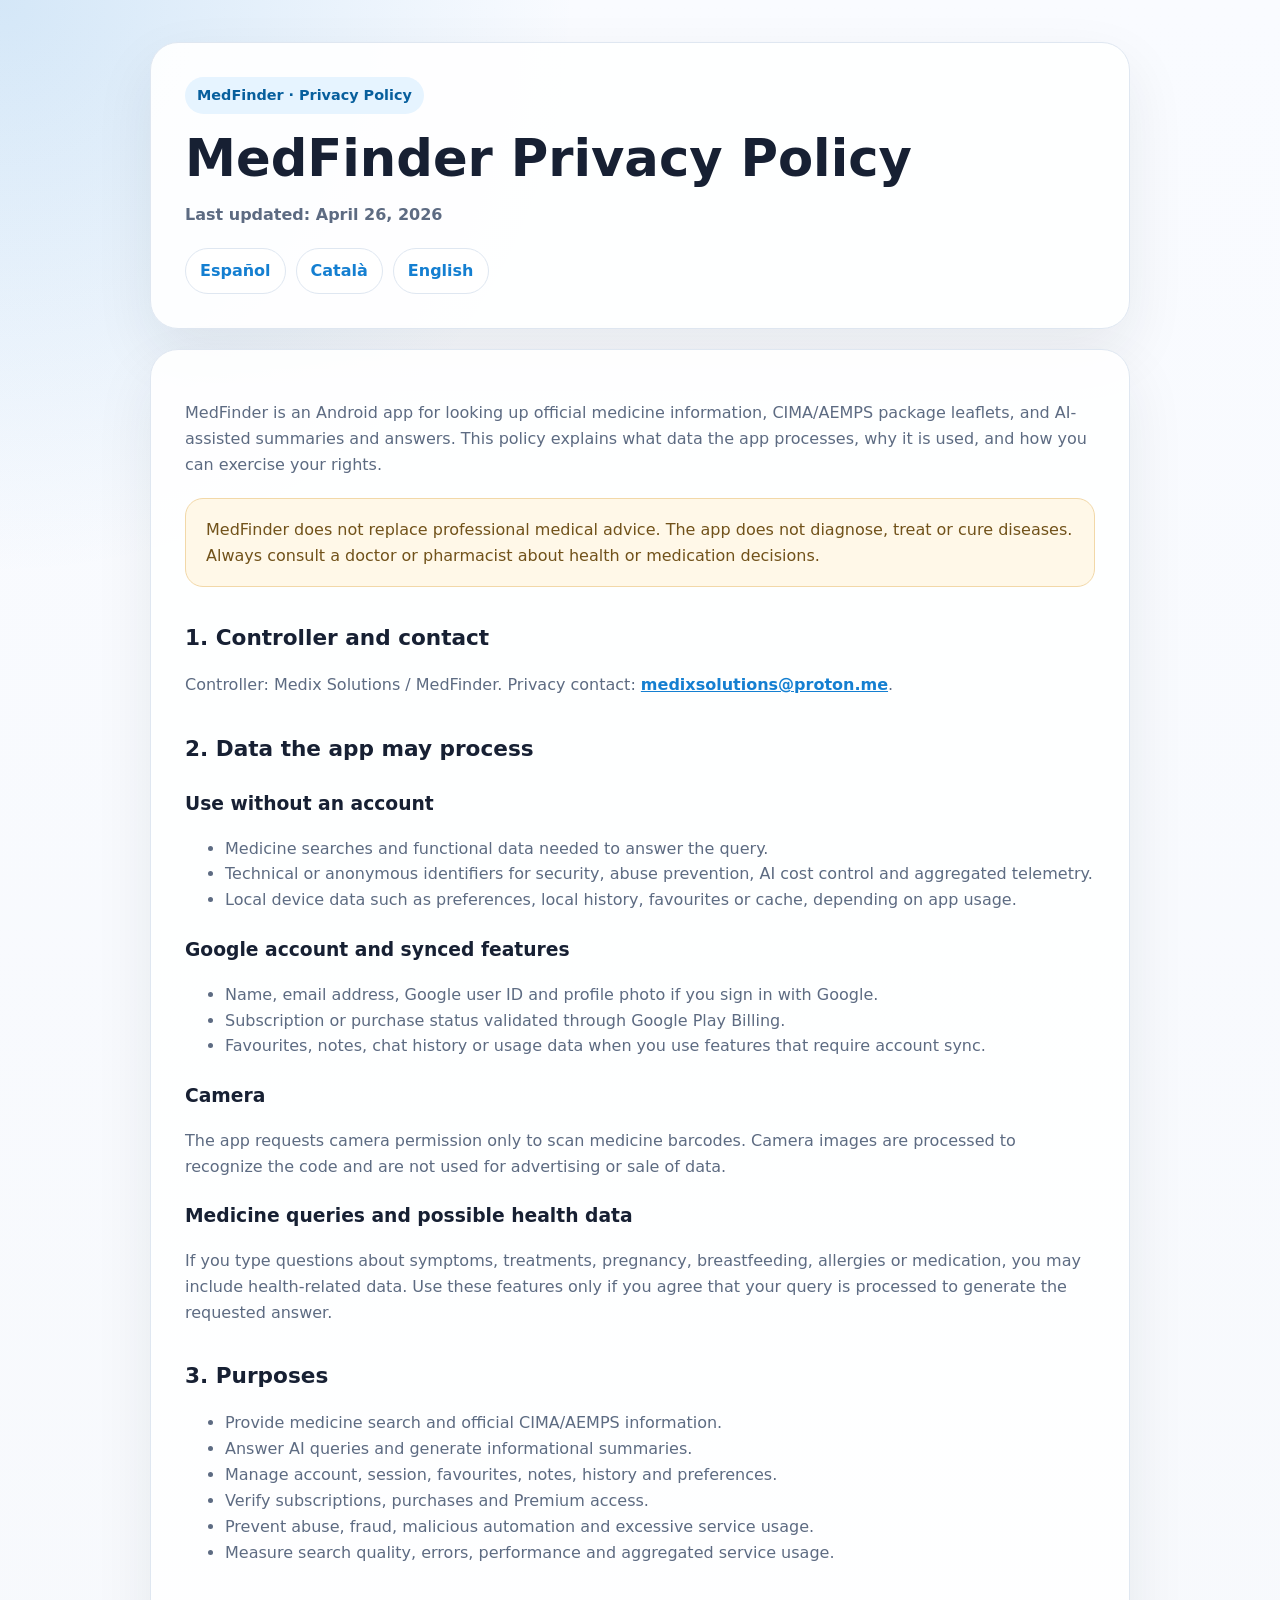
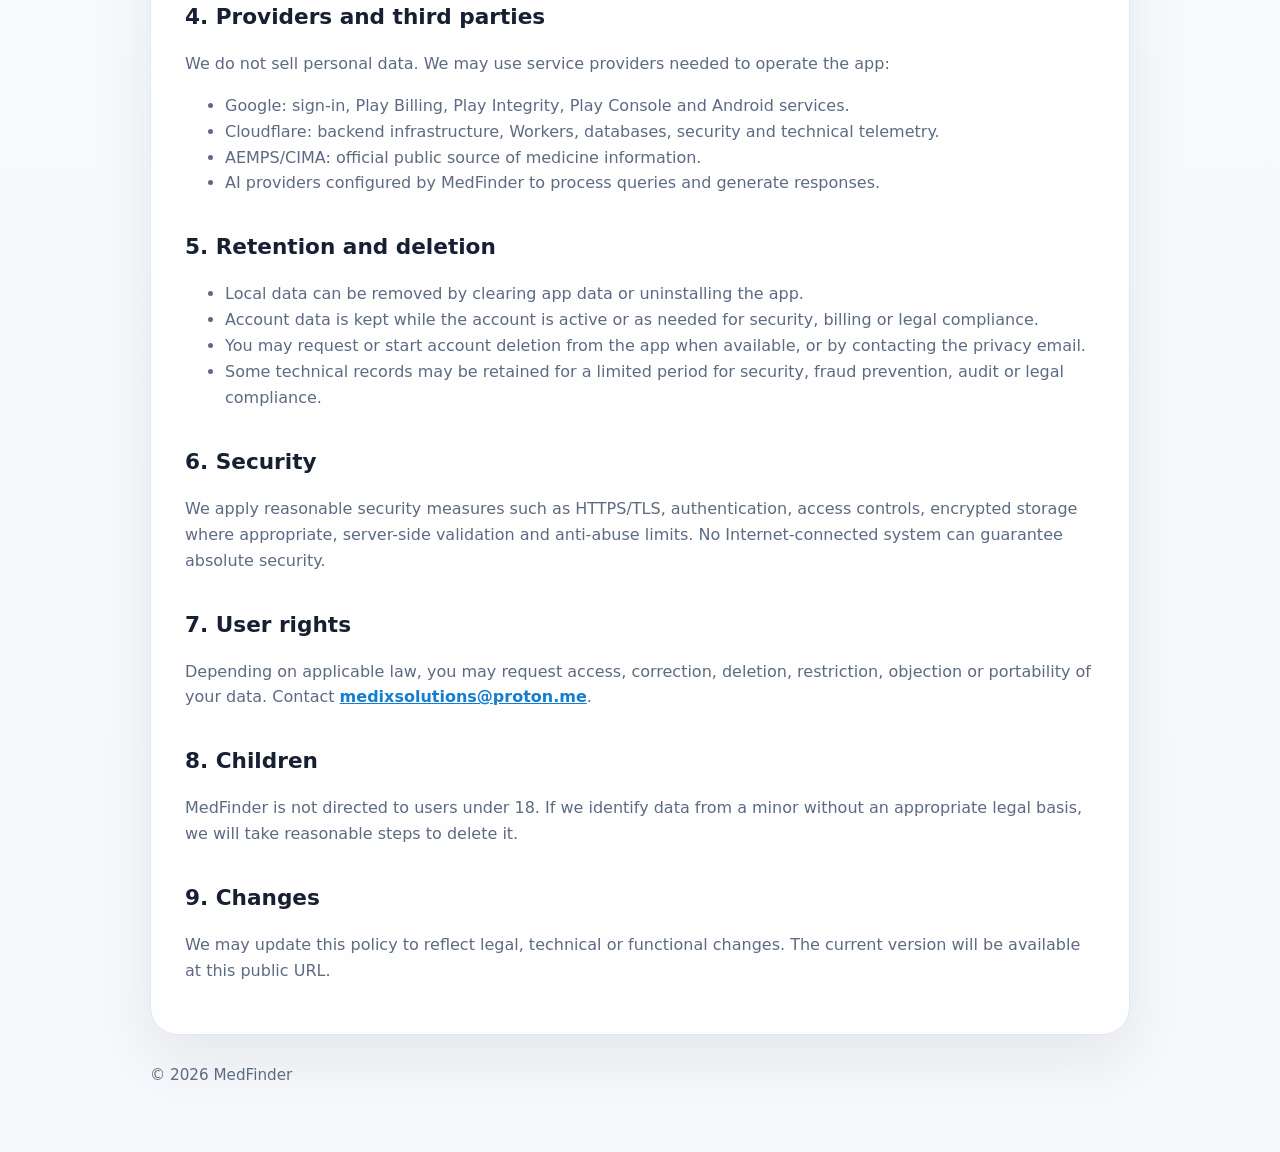
==== privacy/en/index.html @ ec57e983 "Add MedFinder privacy policy site" ====
<!doctype html>
<html lang="en">
  <head>
    <meta charset="utf-8" />
    <meta name="viewport" content="width=device-width, initial-scale=1" />
    <title>MedFinder Privacy Policy</title>
    <link rel="stylesheet" href="../../assets/styles.css" />
  </head>
  <body>
    <main class="shell">
      <section class="hero">
        <span class="eyebrow">MedFinder · Privacy Policy</span>
        <h1>MedFinder Privacy Policy</h1>
        <p class="meta">Last updated: April 26, 2026</p>
        <nav class="language" aria-label="Language selector">
          <a href="../es/">Español</a>
          <a href="../ca/">Català</a>
          <a href="../en/">English</a>
        </nav>
      </section>

      <article class="card">
        <p>
          MedFinder is an Android app for looking up official medicine information, CIMA/AEMPS
          package leaflets, and AI-assisted summaries and answers. This policy explains what data
          the app processes, why it is used, and how you can exercise your rights.
        </p>

        <div class="notice">
          MedFinder does not replace professional medical advice. The app does not diagnose, treat
          or cure diseases. Always consult a doctor or pharmacist about health or medication decisions.
        </div>

        <h2>1. Controller and contact</h2>
        <p>
          Controller: Medix Solutions / MedFinder. Privacy contact:
          <a href="mailto:medixsolutions@proton.me">medixsolutions@proton.me</a>.
        </p>

        <h2>2. Data the app may process</h2>
        <h3>Use without an account</h3>
        <ul>
          <li>Medicine searches and functional data needed to answer the query.</li>
          <li>Technical or anonymous identifiers for security, abuse prevention, AI cost control and aggregated telemetry.</li>
          <li>Local device data such as preferences, local history, favourites or cache, depending on app usage.</li>
        </ul>

        <h3>Google account and synced features</h3>
        <ul>
          <li>Name, email address, Google user ID and profile photo if you sign in with Google.</li>
          <li>Subscription or purchase status validated through Google Play Billing.</li>
          <li>Favourites, notes, chat history or usage data when you use features that require account sync.</li>
        </ul>

        <h3>Camera</h3>
        <p>
          The app requests camera permission only to scan medicine barcodes. Camera images are processed
          to recognize the code and are not used for advertising or sale of data.
        </p>

        <h3>Medicine queries and possible health data</h3>
        <p>
          If you type questions about symptoms, treatments, pregnancy, breastfeeding, allergies or medication,
          you may include health-related data. Use these features only if you agree that your query is processed
          to generate the requested answer.
        </p>

        <h2>3. Purposes</h2>
        <ul>
          <li>Provide medicine search and official CIMA/AEMPS information.</li>
          <li>Answer AI queries and generate informational summaries.</li>
          <li>Manage account, session, favourites, notes, history and preferences.</li>
          <li>Verify subscriptions, purchases and Premium access.</li>
          <li>Prevent abuse, fraud, malicious automation and excessive service usage.</li>
          <li>Measure search quality, errors, performance and aggregated service usage.</li>
        </ul>

        <h2>4. Providers and third parties</h2>
        <p>We do not sell personal data. We may use service providers needed to operate the app:</p>
        <ul>
          <li>Google: sign-in, Play Billing, Play Integrity, Play Console and Android services.</li>
          <li>Cloudflare: backend infrastructure, Workers, databases, security and technical telemetry.</li>
          <li>AEMPS/CIMA: official public source of medicine information.</li>
          <li>AI providers configured by MedFinder to process queries and generate responses.</li>
        </ul>

        <h2>5. Retention and deletion</h2>
        <ul>
          <li>Local data can be removed by clearing app data or uninstalling the app.</li>
          <li>Account data is kept while the account is active or as needed for security, billing or legal compliance.</li>
          <li>You may request or start account deletion from the app when available, or by contacting the privacy email.</li>
          <li>Some technical records may be retained for a limited period for security, fraud prevention, audit or legal compliance.</li>
        </ul>

        <h2>6. Security</h2>
        <p>
          We apply reasonable security measures such as HTTPS/TLS, authentication, access controls,
          encrypted storage where appropriate, server-side validation and anti-abuse limits.
          No Internet-connected system can guarantee absolute security.
        </p>

        <h2>7. User rights</h2>
        <p>
          Depending on applicable law, you may request access, correction, deletion, restriction,
          objection or portability of your data. Contact
          <a href="mailto:medixsolutions@proton.me">medixsolutions@proton.me</a>.
        </p>

        <h2>8. Children</h2>
        <p>
          MedFinder is not directed to users under 18. If we identify data from a minor without an
          appropriate legal basis, we will take reasonable steps to delete it.
        </p>

        <h2>9. Changes</h2>
        <p>
          We may update this policy to reflect legal, technical or functional changes. The current version
          will be available at this public URL.
        </p>
      </article>
      <footer>© 2026 MedFinder</footer>
    </main>
  </body>
</html>
---- assets/styles.css ----
:root {
  color-scheme: light;
  --bg: #f6f8fb;
  --card: #ffffff;
  --ink: #172033;
  --muted: #5d6b82;
  --line: #dfe7f1;
  --brand: #147fd1;
  --brand-soft: #e6f4ff;
}

* {
  box-sizing: border-box;
}

body {
  margin: 0;
  background:
    radial-gradient(circle at top left, rgba(20, 127, 209, 0.16), transparent 36rem),
    linear-gradient(180deg, #f9fbff 0%, var(--bg) 100%);
  color: var(--ink);
  font-family: ui-sans-serif, system-ui, -apple-system, BlinkMacSystemFont, "Segoe UI", sans-serif;
  line-height: 1.62;
}

.shell {
  width: min(980px, calc(100% - 32px));
  margin: 0 auto;
  padding: 42px 0 64px;
}

.hero,
.card {
  background: rgba(255, 255, 255, 0.92);
  border: 1px solid var(--line);
  border-radius: 28px;
  box-shadow: 0 24px 60px rgba(23, 32, 51, 0.08);
}

.hero {
  padding: 34px;
  margin-bottom: 20px;
}

.eyebrow {
  display: inline-flex;
  gap: 8px;
  align-items: center;
  padding: 7px 12px;
  border-radius: 999px;
  background: var(--brand-soft);
  color: #075f9d;
  font-weight: 700;
  font-size: 0.9rem;
}

h1 {
  margin: 18px 0 8px;
  font-size: clamp(2rem, 4vw, 3.6rem);
  line-height: 1.05;
}

h2 {
  margin: 34px 0 10px;
  font-size: 1.35rem;
}

h3 {
  margin: 22px 0 8px;
}

p,
li {
  color: var(--muted);
}

a {
  color: var(--brand);
  font-weight: 700;
}

.language {
  display: flex;
  flex-wrap: wrap;
  gap: 10px;
  margin-top: 20px;
}

.language a {
  text-decoration: none;
  border: 1px solid var(--line);
  border-radius: 999px;
  padding: 9px 14px;
  background: #fff;
}

.card {
  padding: 34px;
}

.notice {
  padding: 18px 20px;
  border-radius: 18px;
  background: #fff8e8;
  border: 1px solid #f2d8a8;
  color: #71521a;
  margin: 20px 0;
}

.meta {
  color: var(--muted);
  font-weight: 600;
}

footer {
  margin-top: 28px;
  color: var(--muted);
  font-size: 0.95rem;
}

@media (max-width: 640px) {
  .shell {
    width: min(100% - 20px, 980px);
    padding-top: 18px;
  }

  .hero,
  .card {
    border-radius: 22px;
    padding: 22px;
  }
}
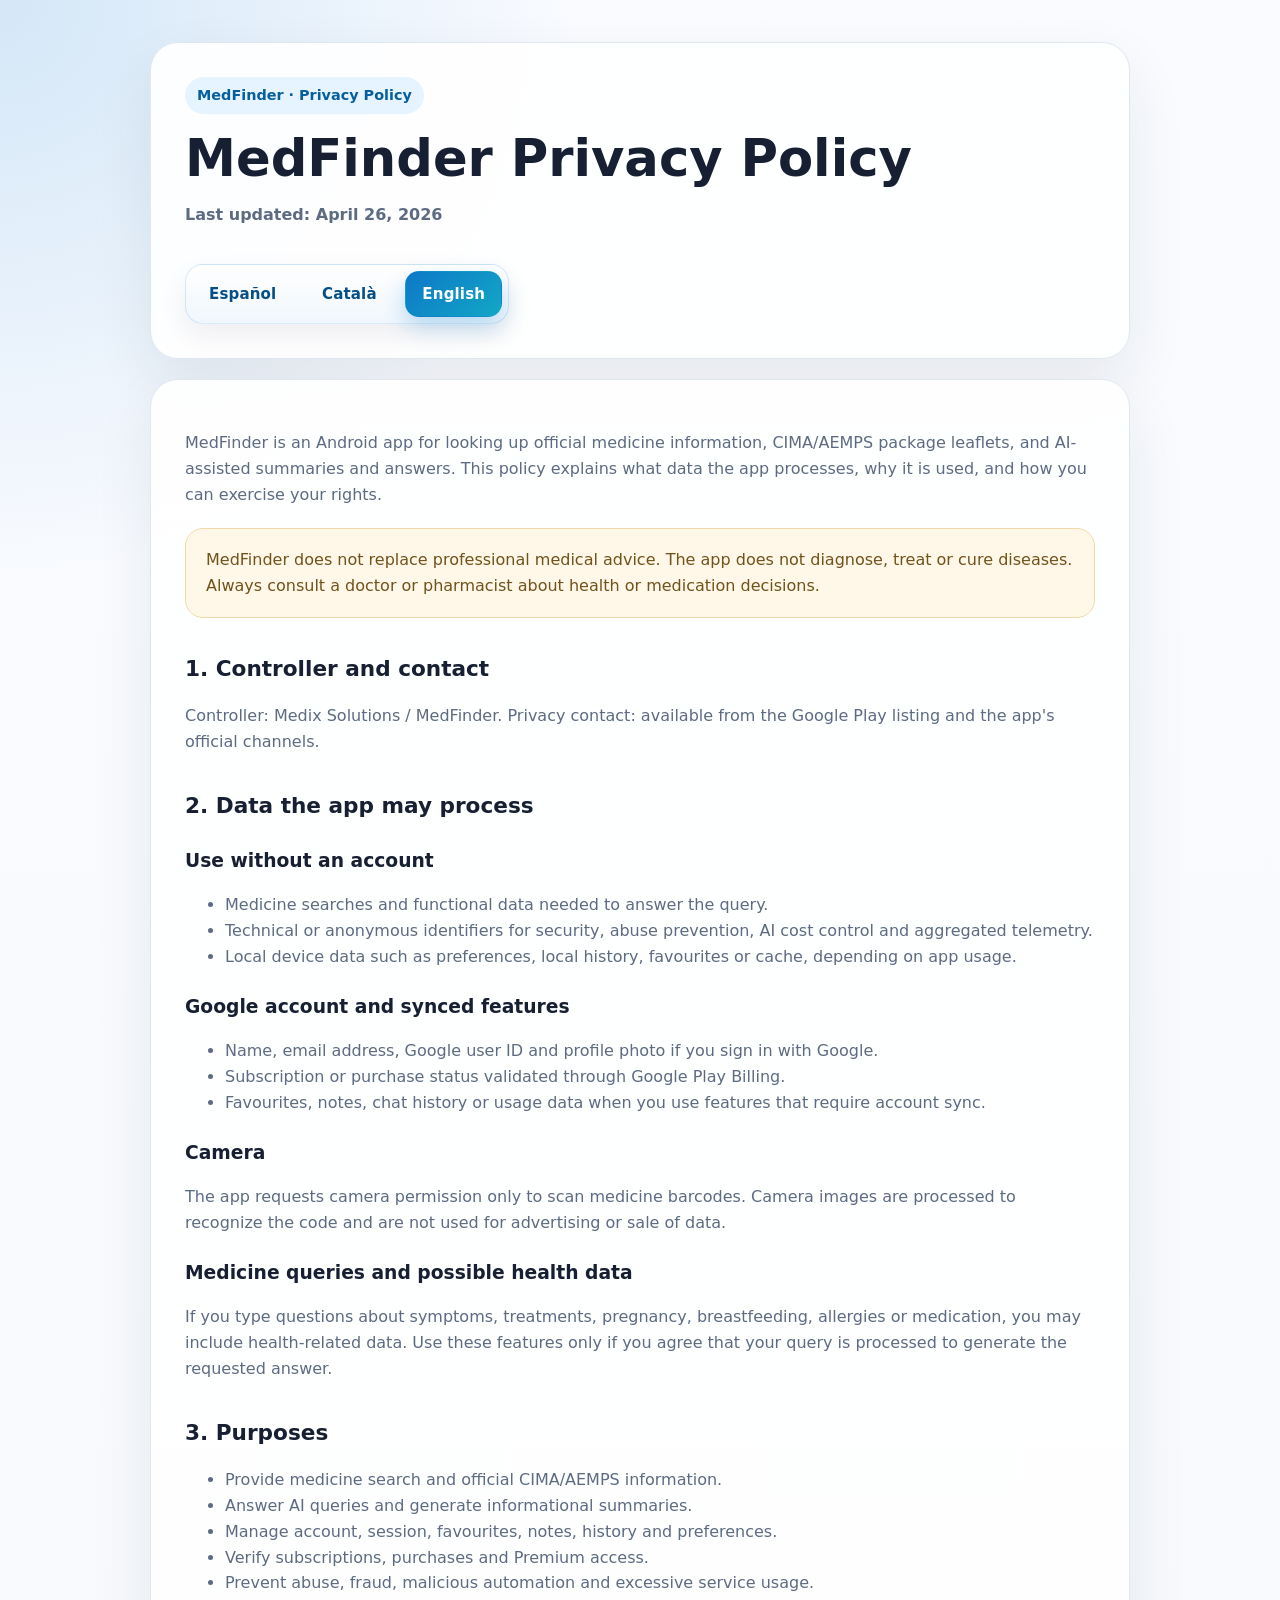
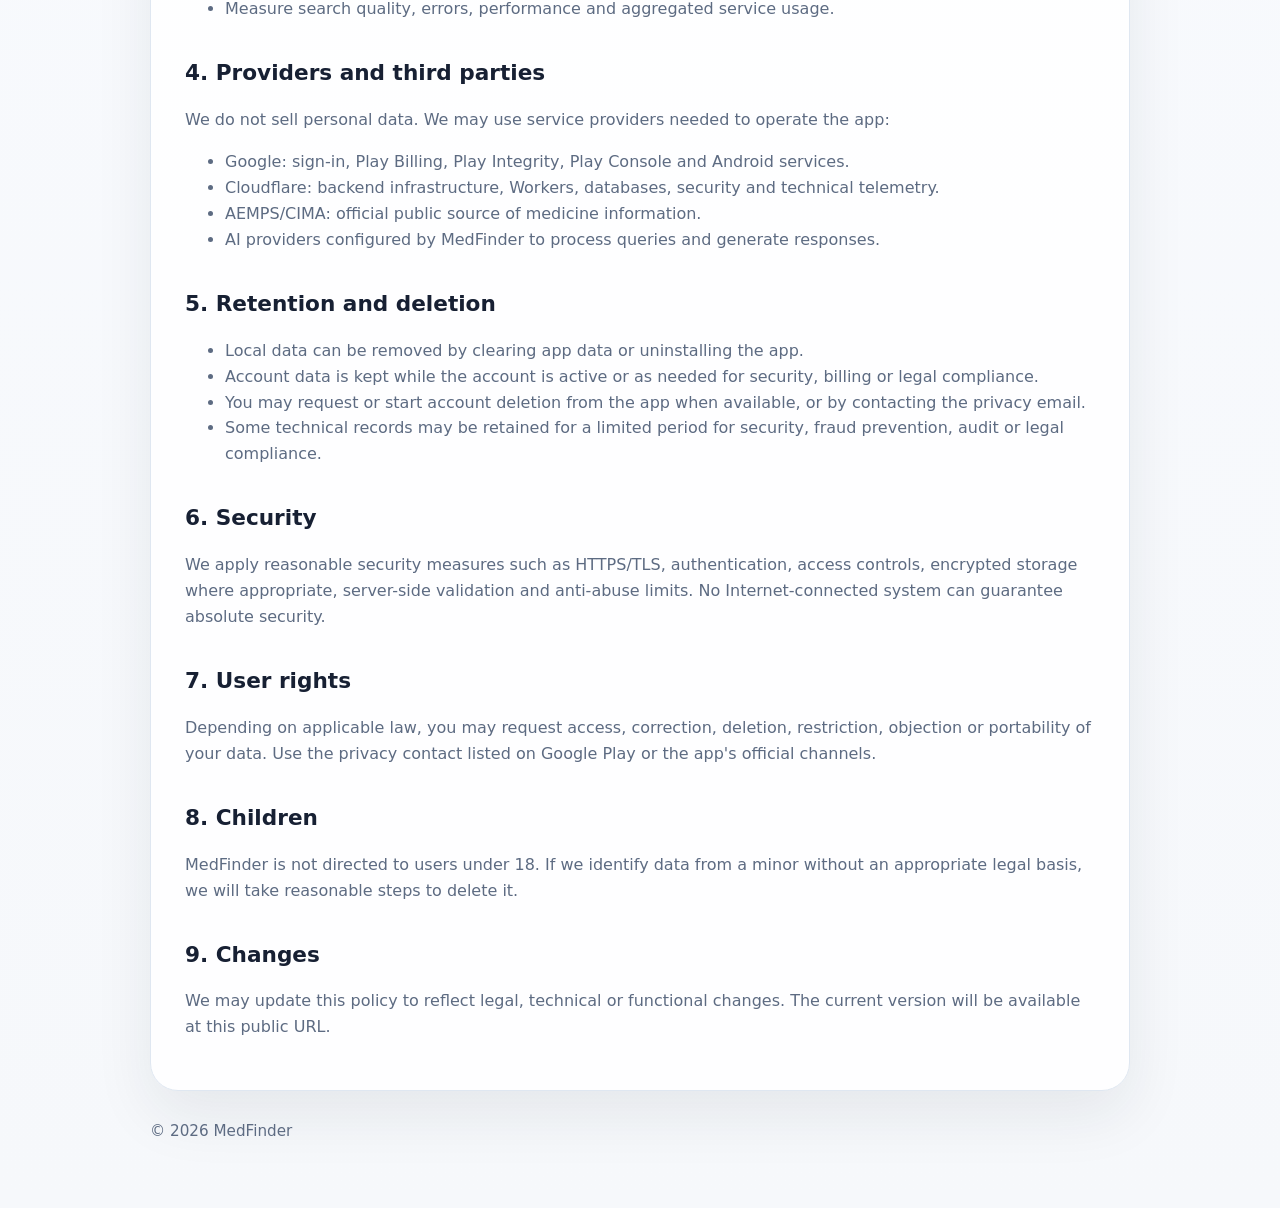
==== commit 5413c5c6: "Polish language switcher and hide direct email" ====
--- a/privacy/en/index.html
+++ b/privacy/en/index.html
@@ -15,7 +15,7 @@
         <nav class="language" aria-label="Language selector">
           <a href="../es/">Español</a>
           <a href="../ca/">Català</a>
-          <a href="../en/">English</a>
+          <a href="../en/" aria-current="page">English</a>
         </nav>
       </section>
 
@@ -33,8 +33,7 @@
 
         <h2>1. Controller and contact</h2>
         <p>
-          Controller: Medix Solutions / MedFinder. Privacy contact:
-          <a href="mailto:medixsolutions@proton.me">medixsolutions@proton.me</a>.
+          Controller: Medix Solutions / MedFinder. Privacy contact: available from the Google Play listing and the app's official channels.
         </p>
 
         <h2>2. Data the app may process</h2>
@@ -102,8 +101,7 @@
         <h2>7. User rights</h2>
         <p>
           Depending on applicable law, you may request access, correction, deletion, restriction,
-          objection or portability of your data. Contact
-          <a href="mailto:medixsolutions@proton.me">medixsolutions@proton.me</a>.
+          objection or portability of your data. Use the privacy contact listed on Google Play or the app's official channels.
         </p>
 
         <h2>8. Children</h2>
@@ -122,4 +120,3 @@
     </main>
   </body>
 </html>
-
--- a/assets/styles.css
+++ b/assets/styles.css
@@ -7,6 +7,7 @@
   --line: #dfe7f1;
   --brand: #147fd1;
   --brand-soft: #e6f4ff;
+  --brand-ink: #054f86;
 }
 
 * {
@@ -80,18 +81,43 @@
 }
 
 .language {
-  display: flex;
-  flex-wrap: wrap;
+  display: inline-flex;
   gap: 10px;
   margin-top: 20px;
+  padding: 6px;
+  border: 1px solid rgba(20, 127, 209, 0.16);
+  border-radius: 18px;
+  background: linear-gradient(180deg, rgba(255, 255, 255, 0.96), rgba(238, 246, 252, 0.88));
+  box-shadow: inset 0 1px 0 rgba(255, 255, 255, 0.8), 0 12px 28px rgba(23, 32, 51, 0.07);
 }
 
 .language a {
+  position: relative;
+  display: inline-flex;
+  align-items: center;
+  justify-content: center;
+  min-width: 92px;
   text-decoration: none;
-  border: 1px solid var(--line);
-  border-radius: 999px;
-  padding: 9px 14px;
+  border: 1px solid transparent;
+  border-radius: 14px;
+  padding: 10px 16px;
+  color: var(--brand-ink);
+  background: transparent;
+  font-size: 0.94rem;
+  letter-spacing: 0.01em;
+  transition: background 160ms ease, color 160ms ease, box-shadow 160ms ease, transform 160ms ease;
+}
+
+.language a:hover {
+  transform: translateY(-1px);
   background: #fff;
+  box-shadow: 0 8px 20px rgba(20, 127, 209, 0.14);
+}
+
+.language a[aria-current="page"] {
+  color: #fff;
+  background: linear-gradient(135deg, #0d78c7, #12a7c6);
+  box-shadow: 0 10px 22px rgba(20, 127, 209, 0.26);
 }
 
 .card {
@@ -129,5 +155,14 @@
     border-radius: 22px;
     padding: 22px;
   }
+
+  .language {
+    display: grid;
+    grid-template-columns: 1fr;
+    width: 100%;
+  }
+
+  .language a {
+    width: 100%;
+  }
 }
-
